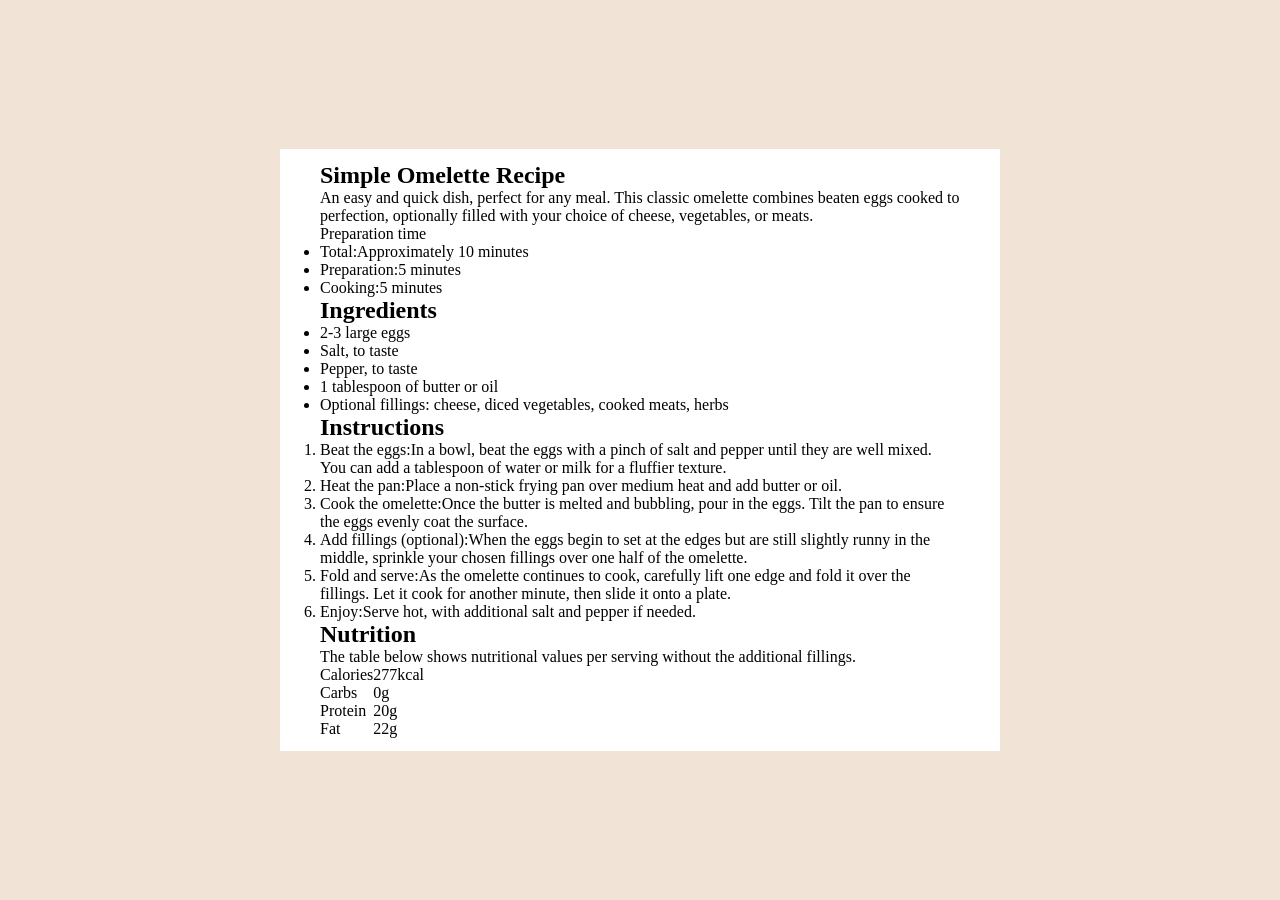
==== src/index.html @ b664b521 "innit commit" ====
<!DOCTYPE html>
<html lang="en">
<head>
  <meta charset="UTF-8">
  <meta name="viewport" content="width=device-width, initial-scale=1.0"> <!-- displays site properly based on user's device -->

  <link rel="icon" type="image/png" sizes="32x32" href="../assets/images/favicon-32x32.png">

  <link
          rel="preload"
          href="../assets/fonts/outfit/static/Outfit-Bold.woff2"
          as="font"
          type="font/woff2"
          crossorigin
  />
  <link
          rel="preload"
          href="../assets/fonts/outfit/static/Outfit-SemiBold.woff2"
          as="font"
          type="font/woff2"
          crossorigin
  />
  <link
          rel="preload"
          href="../assets/fonts/outfit/static/Outfit-Regular.woff2"
          as="font"
          type="font/woff2"
          crossorigin
  />
  <link
          rel="preload"
          href="../assets/fonts/young-serif/YoungSerif-Regular.woff2"
          as="font"
          type="font/woff2"
          crossorigin
  />

  <link rel="stylesheet" href="./styles/reset.css">
  <link rel="stylesheet" href="./styles/style.css">
  <title>Frontend Mentor | Recipe page</title>

</head>
<body>
<main class="container">
  <article class="recipe">
    <img src="" alt="" height="" width="" fetchpriority="high" class="recipe__image">
    <div class="recipe__description">
      <h1 class="recipe__title">Simple Omelette Recipe</h1>
      <p>An easy and quick dish, perfect for any meal. This classic omelette combines beaten eggs cooked
        to perfection, optionally filled with your choice of cheese, vegetables, or meats.</p>
    </div>
    <div class="recipe__time">
      <span>Preparation time</span>
      <ul>
        <li><span>Total:</span>Approximately 10 minutes</li>
        <li><span>Preparation:</span>5 minutes</li>
        <li><span>Cooking:</span>5 minutes</li>
      </ul>
    </div>
    <div class="recipe__ingredients">
      <h2>Ingredients</h2>
      <ul>
        <li>2-3 large eggs</li>
        <li>Salt, to taste</li>
        <li>Pepper, to taste</li>
        <li>1 tablespoon of butter or oil</li>
        <li>Optional fillings: cheese, diced vegetables, cooked meats, herbs</li>
      </ul>
    </div>
    <div class="recipe__instruction">
      <h2>Instructions</h2>
      <ol>
        <li><span>Beat the eggs:</span>In a bowl, beat the eggs with a pinch of salt and pepper until they are well mixed.
          You can add a tablespoon of water or milk for a fluffier texture.</li>
        <li><span>Heat the pan:</span>Place a non-stick frying pan over medium heat and add butter or oil.</li>
        <li><span>Cook the omelette:</span>Once the butter is melted and bubbling, pour in the eggs. Tilt the pan to ensure
          the eggs evenly coat the surface.</li>
        <li><span>Add fillings (optional):</span>When the eggs begin to set at the edges but are still slightly runny in the
          middle, sprinkle your chosen fillings over one half of the omelette.</li>
        <li><span>Fold and serve:</span>As the omelette continues to cook, carefully lift one edge and fold it over the
          fillings. Let it cook for another minute, then slide it onto a plate.</li>
        <li><span>Enjoy:</span>Serve hot, with additional salt and pepper if needed.</li>
      </ol>
    </div>
    <div class="recipe__nutrition">
      <h2>Nutrition</h2>
      <p>  The table below shows nutritional values per serving without the additional fillings.</p>
      <table class="recipe__table">
        <tr>
          <td>Calories</td>
          <td>277kcal</td>
        </tr>
        <tr>
          <td>Carbs</td>
          <td>0g</td>
        </tr>
        <tr>
          <td>Protein</td>
          <td>20g</td>
        </tr>
        <tr>
          <td>Fat</td>
          <td>22g</td>
        </tr>
      </table>
    </div>
  </article>
</main>
</body>
</html>
---- src/styles/style.css ----
@font-face {
    font-display: swap;
    font-family: 'Outfit';
    font-style: normal;
    font-weight: 700;
    src: url("../../assets/fonts/outfit/static/Outfit-Bold.woff2") format('woff2');
}

@font-face {
    font-display: swap;
    font-family: 'Outfit';
    font-style: normal;
    font-weight: 600;
    src: url("../../assets/fonts/outfit/static/Outfit-SemiBold.woff2") format('woff2');
}

@font-face {
    font-display: swap;
    font-family: 'Outfit';
    font-style: normal;
    font-weight: 400;
    src: url("../../assets/fonts/outfit/static/Outfit-Regular.woff2") format('woff2');
}

@font-face {
    font-display: swap;
    font-family: 'Young Serif';
    font-style: normal;
    font-weight: 400;
    src: url("../../assets/fonts/young-serif/YoungSerif-Regular.woff2") format('woff2');
}

:root {
    --font-paragraphs: 'Outfit', sans-serif;
    --font-headings: 'Young Serif', serif;

    --White: hsl(0, 0%, 100%);
    --Stone-100: hsl(30, 54%, 90%);
    --Stone-150: hsl(30, 18%, 87%);
    --Stone-600: hsl(30, 10%, 34%);
    --Stone-900: hsl(24, 5%, 18%);
    --Brown-800: hsl(14, 45%, 36%);
    --Rose-800: hsl(332, 51%, 32%);
    --Rose-50: hsl(330, 100%, 98%);
    --Main-BG: #f1e3d6

}

.container {
    height: 100%;
    background-color: var(--Main-BG);
    display: flex;
    justify-content: center;
    align-items: center;
}

.recipe {
    background-color: var(--White);
    height: auto;
    width: clamp(16rem, 80vh,  46rem);
    display: flex;
    flex-direction: column;
    justify-content: space-between;
    padding: min(0.8rem) max(2.5rem);
}
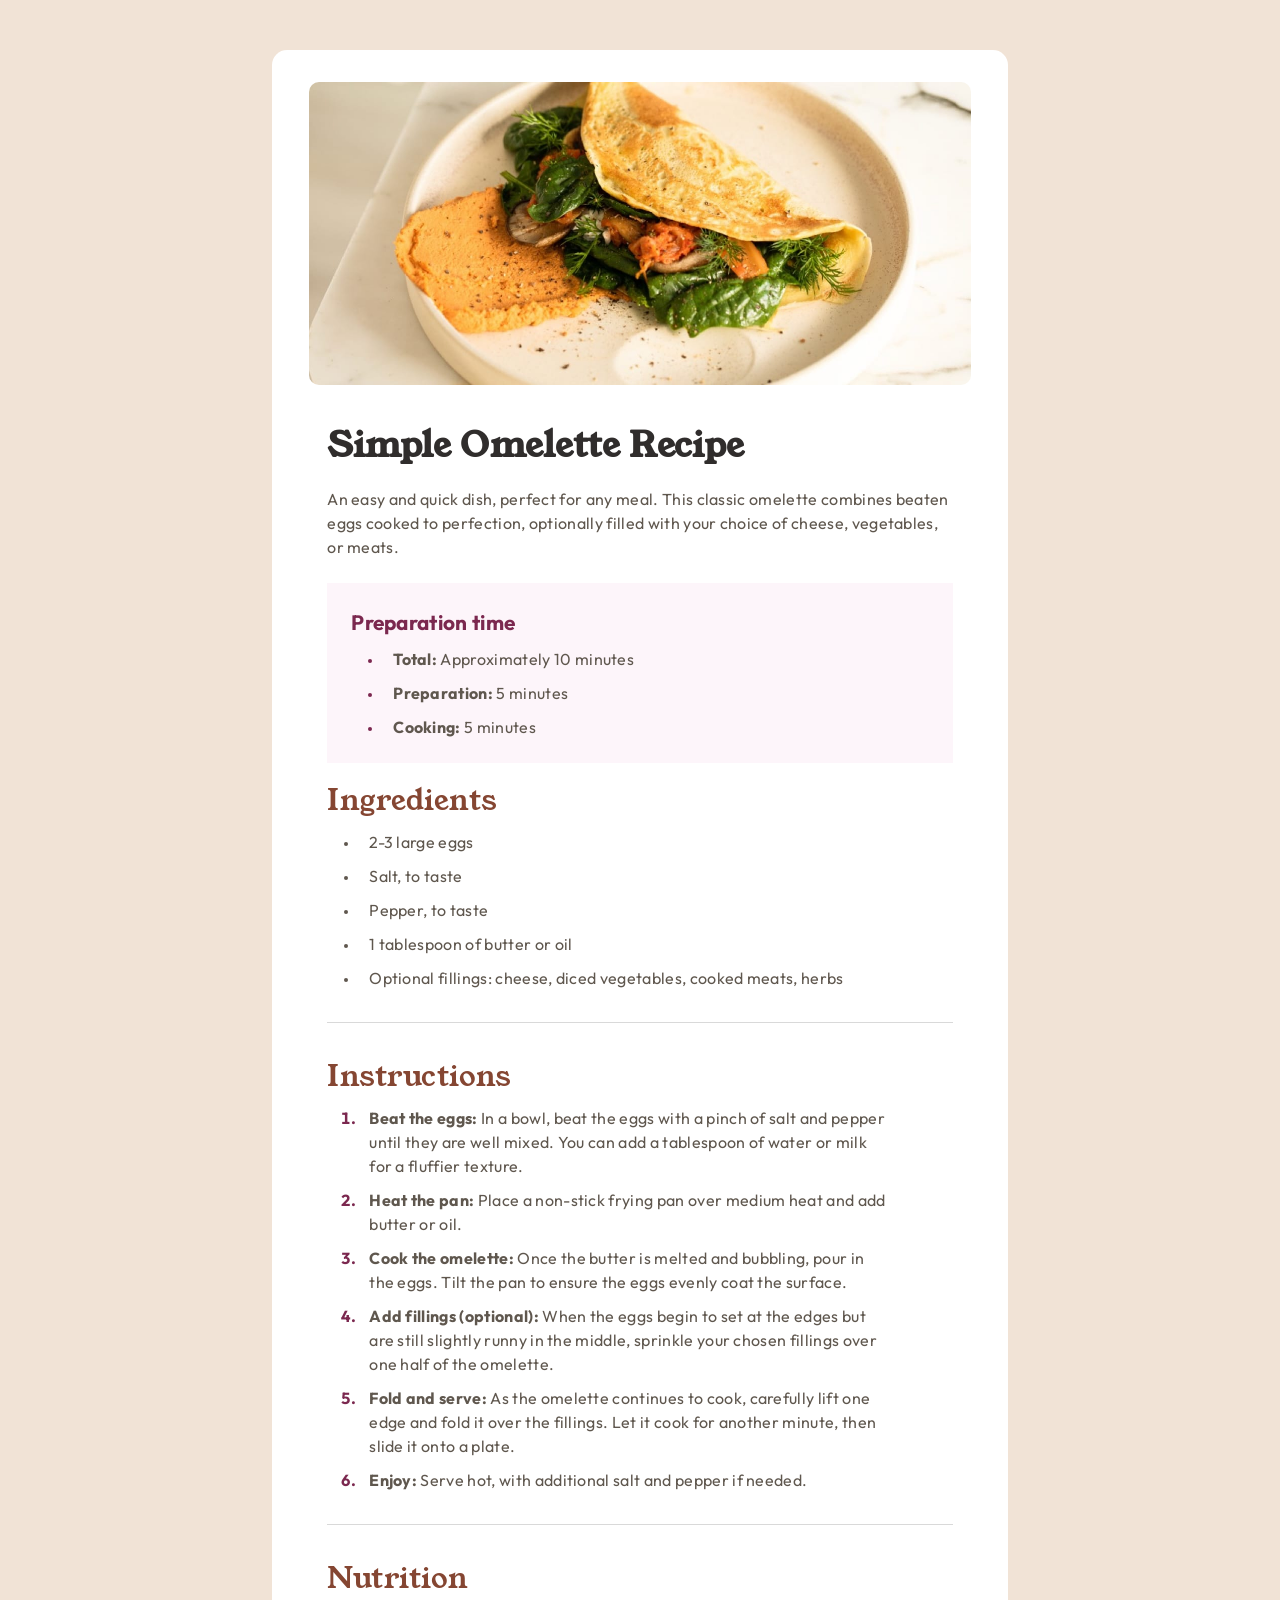
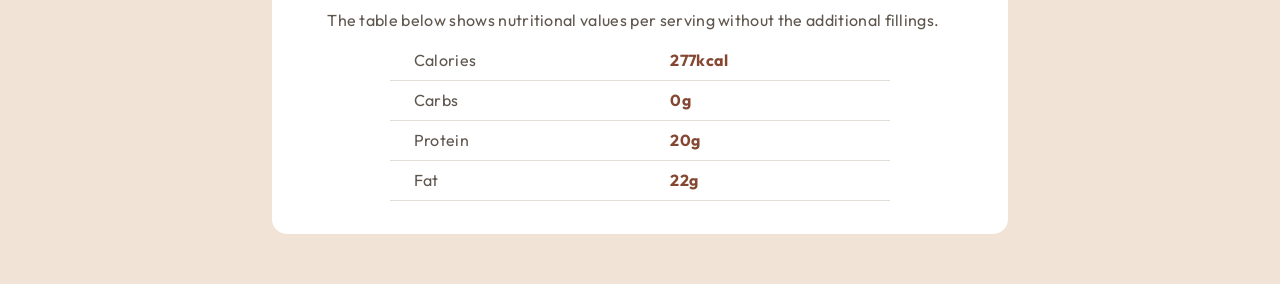
==== commit df1d05e5: "mobile & desktop versions" ====
--- a/src/index.html
+++ b/src/index.html
@@ -37,72 +37,86 @@
 
   <link rel="stylesheet" href="./styles/reset.css">
   <link rel="stylesheet" href="./styles/style.css">
+  <link rel="stylesheet" href="./styles/desktop-style.css">
   <title>Frontend Mentor | Recipe page</title>
 
 </head>
 <body>
 <main class="container">
   <article class="recipe">
-    <img src="" alt="" height="" width="" fetchpriority="high" class="recipe__image">
-    <div class="recipe__description">
-      <h1 class="recipe__title">Simple Omelette Recipe</h1>
-      <p>An easy and quick dish, perfect for any meal. This classic omelette combines beaten eggs cooked
-        to perfection, optionally filled with your choice of cheese, vegetables, or meats.</p>
-    </div>
-    <div class="recipe__time">
-      <span>Preparation time</span>
-      <ul>
-        <li><span>Total:</span>Approximately 10 minutes</li>
-        <li><span>Preparation:</span>5 minutes</li>
-        <li><span>Cooking:</span>5 minutes</li>
-      </ul>
-    </div>
-    <div class="recipe__ingredients">
-      <h2>Ingredients</h2>
-      <ul>
-        <li>2-3 large eggs</li>
-        <li>Salt, to taste</li>
-        <li>Pepper, to taste</li>
-        <li>1 tablespoon of butter or oil</li>
-        <li>Optional fillings: cheese, diced vegetables, cooked meats, herbs</li>
-      </ul>
-    </div>
-    <div class="recipe__instruction">
-      <h2>Instructions</h2>
-      <ol>
-        <li><span>Beat the eggs:</span>In a bowl, beat the eggs with a pinch of salt and pepper until they are well mixed.
-          You can add a tablespoon of water or milk for a fluffier texture.</li>
-        <li><span>Heat the pan:</span>Place a non-stick frying pan over medium heat and add butter or oil.</li>
-        <li><span>Cook the omelette:</span>Once the butter is melted and bubbling, pour in the eggs. Tilt the pan to ensure
-          the eggs evenly coat the surface.</li>
-        <li><span>Add fillings (optional):</span>When the eggs begin to set at the edges but are still slightly runny in the
-          middle, sprinkle your chosen fillings over one half of the omelette.</li>
-        <li><span>Fold and serve:</span>As the omelette continues to cook, carefully lift one edge and fold it over the
-          fillings. Let it cook for another minute, then slide it onto a plate.</li>
-        <li><span>Enjoy:</span>Serve hot, with additional salt and pepper if needed.</li>
-      </ol>
-    </div>
-    <div class="recipe__nutrition">
-      <h2>Nutrition</h2>
-      <p>  The table below shows nutritional values per serving without the additional fillings.</p>
-      <table class="recipe__table">
-        <tr>
-          <td>Calories</td>
-          <td>277kcal</td>
-        </tr>
-        <tr>
-          <td>Carbs</td>
-          <td>0g</td>
-        </tr>
-        <tr>
-          <td>Protein</td>
-          <td>20g</td>
-        </tr>
-        <tr>
-          <td>Fat</td>
-          <td>22g</td>
-        </tr>
-      </table>
+    <div class="recipe__image"><img src="../assets/images/image-omelette.jpeg" alt="Omelette" height="600" width="1312" fetchpriority="high"
+            ></div>
+    <div class="text__container">
+      <div class="recipe__description">
+        <h1 class="recipe__title">Simple Omelette Recipe</h1>
+        <p>An easy and quick dish, perfect for any meal. This classic omelette combines beaten eggs cooked
+          to perfection, optionally filled with your choice of cheese, vegetables, or meats.</p>
+      </div>
+      <div class="recipe__time">
+        <p>Preparation time</p>
+        <ul>
+          <li><span>Total:</span> Approximately 10 minutes</li>
+          <li><span>Preparation:</span> 5 minutes</li>
+          <li><span>Cooking:</span> 5 minutes</li>
+        </ul>
+      </div>
+      <div class="recipe__ingredients">
+        <h2>Ingredients</h2>
+        <ul>
+          <li>2-3 large eggs</li>
+          <li>Salt, to taste</li>
+          <li>Pepper, to taste</li>
+          <li>1 tablespoon of butter or oil</li>
+          <li>Optional fillings: cheese, diced vegetables, cooked meats, herbs</li>
+        </ul>
+      </div>
+      <hr>
+      <div class="recipe__instruction">
+        <h2>Instructions</h2>
+        <ol>
+          <li><span>Beat the eggs:</span> In a bowl, beat the eggs with a pinch of salt and pepper until they are well
+            mixed.
+            You can add a tablespoon of water or milk for a fluffier texture.
+          </li>
+          <li><span>Heat the pan:</span> Place a non-stick frying pan over medium heat and add butter or oil.</li>
+          <li><span>Cook the omelette:</span> Once the butter is melted and bubbling, pour in the eggs. Tilt the pan to
+            ensure
+            the eggs evenly coat the surface.
+          </li>
+          <li><span>Add fillings (optional):</span> When the eggs begin to set at the edges but are still slightly runny
+            in the
+            middle, sprinkle your chosen fillings over one half of the omelette.
+          </li>
+          <li><span>Fold and serve:</span> As the omelette continues to cook, carefully lift one edge and fold it over
+            the
+            fillings. Let it cook for another minute, then slide it onto a plate.
+          </li>
+          <li><span>Enjoy:</span> Serve hot, with additional salt and pepper if needed.</li>
+        </ol>
+      </div>
+      <hr>
+      <div class="recipe__nutrition">
+        <h2>Nutrition</h2>
+        <p> The table below shows nutritional values per serving without the additional fillings.</p>
+        <table class="recipe__table">
+          <tr>
+            <td>Calories</td>
+            <td class="right-col">277kcal</td>
+          </tr>
+          <tr>
+            <td>Carbs</td>
+            <td class="right-col">0g</td>
+          </tr>
+          <tr>
+            <td>Protein</td>
+            <td class="right-col">20g</td>
+          </tr>
+          <tr>
+            <td>Fat</td>
+            <td class="right-col">22g</td>
+          </tr>
+        </table>
+      </div>
     </div>
   </article>
 </main>
--- a/src/styles/style.css
+++ b/src/styles/style.css
@@ -35,7 +35,7 @@
     --font-headings: 'Young Serif', serif;
 
     --White: hsl(0, 0%, 100%);
-    --Stone-100: hsl(30, 54%, 90%);
+    --Stone-100: hsl(323 67% 98%);
     --Stone-150: hsl(30, 18%, 87%);
     --Stone-600: hsl(30, 10%, 34%);
     --Stone-900: hsl(24, 5%, 18%);
@@ -47,19 +47,145 @@
 }
 
 .container {
-    height: 100%;
+    height: fit-content;
     background-color: var(--Main-BG);
     display: flex;
     justify-content: center;
     align-items: center;
+    font-family: var(--font-paragraphs), sans-serif;
+    font-size: 1rem;
+    font-weight: 400;
+    color: var(--Stone-600);
+    line-height: 1.5;
+}
+
+h1, h2 {
+    font-family: var(--font-headings), sans-serif;
+}
+
+h1 {
+    font-size: 2.2rem;
+    font-weight: 600;
+    color: var(--Stone-900);
+    margin-bottom: 1rem;
+}
+h2 {
+    font-size: 1.8rem;
+    font-weight: 400;
+    color: var(--Brown-800);
+    letter-spacing: 0.03rem;
 }
 
 .recipe {
     background-color: var(--White);
     height: auto;
-    width: clamp(16rem, 80vh,  46rem);
+    width: 100%;
+    max-width: 736px;
     display: flex;
     flex-direction: column;
-    justify-content: space-between;
-    padding: min(0.8rem) max(2.5rem);
-}+}
+
+.text__container {
+    display: flex;
+    flex-direction: column;
+    width: 85%;
+    margin: 0 auto;
+    letter-spacing: 0.02rem;
+    padding: 2rem 0;
+}
+
+.recipe__time {
+    margin-top: 1.5rem;
+    background: #fdf5fa;
+    padding: 1.5rem;
+}
+
+ul, ol {
+    width: 90%;
+    padding-left: 2rem;
+    list-style-type: disc;
+    display: flex;
+    flex-direction: column;
+    gap: 10px;
+    margin-top: 0.5rem;
+}
+
+.recipe__time li::marker {
+    color: var(--Rose-800);
+    font-size: 0.8rem;
+}
+
+.recipe__time span {
+    font-weight: bold;
+}
+
+li {
+    line-height: 1.5rem;
+    padding-left: 10px;
+}
+
+.recipe__time p {
+    color: var(--Rose-800);
+    font-weight: bold;
+    font-size: 1.3rem
+}
+
+.recipe__ingredients {
+    margin-top: 1rem;
+}
+
+
+.recipe__ingredients li::marker {
+    font-size: 0.8rem;
+}
+
+hr {
+    margin-top: 2rem;
+    border: none;
+    height: 1px;
+    background: rgb(211 211 211 / 0.85);
+}
+
+.recipe__instruction {
+    margin-top: 2rem;
+}
+
+.recipe__instruction ol {
+    list-style: arabic;
+}
+
+.recipe__instruction li::marker {
+    color: var(--Rose-800);
+    font-weight: bold;
+}
+
+.recipe__instruction  span {
+    font-weight: bold;
+}
+
+
+.recipe__nutrition {
+    margin-top: 2rem;
+    display: flex;
+    flex-direction: column;
+    gap: 0.5rem
+}
+
+.recipe__table {
+    width: 80%;
+    margin: 0 auto;
+}
+
+.recipe__table tr {
+    height: 2.5rem;
+   border-bottom: 1px solid var(--Stone-150);
+}
+
+.recipe__table td {
+    padding-left: 1.5rem;
+}
+
+.right-col {
+    color: var(--Brown-800);
+    font-weight: bold;
+}
--- a/src/styles/desktop-style.css
+++ b/src/styles/desktop-style.css
@@ -0,0 +1,27 @@
+@media screen and (min-width: 481px) {
+    .container {
+        padding: 50px;
+    }
+
+    .recipe {
+        width: 85%;
+        border-radius: 15px;
+        padding-bottom: 2rem;
+    }
+
+    .recipe__image {
+        border-radius: 10px;
+        overflow: hidden;
+        width: 90%;
+        margin: 2rem  auto;
+    }
+
+    img {
+        display: block;
+        width: 100%;
+    }
+
+    .text__container {
+        padding: 0.1rem 0;
+    }
+}
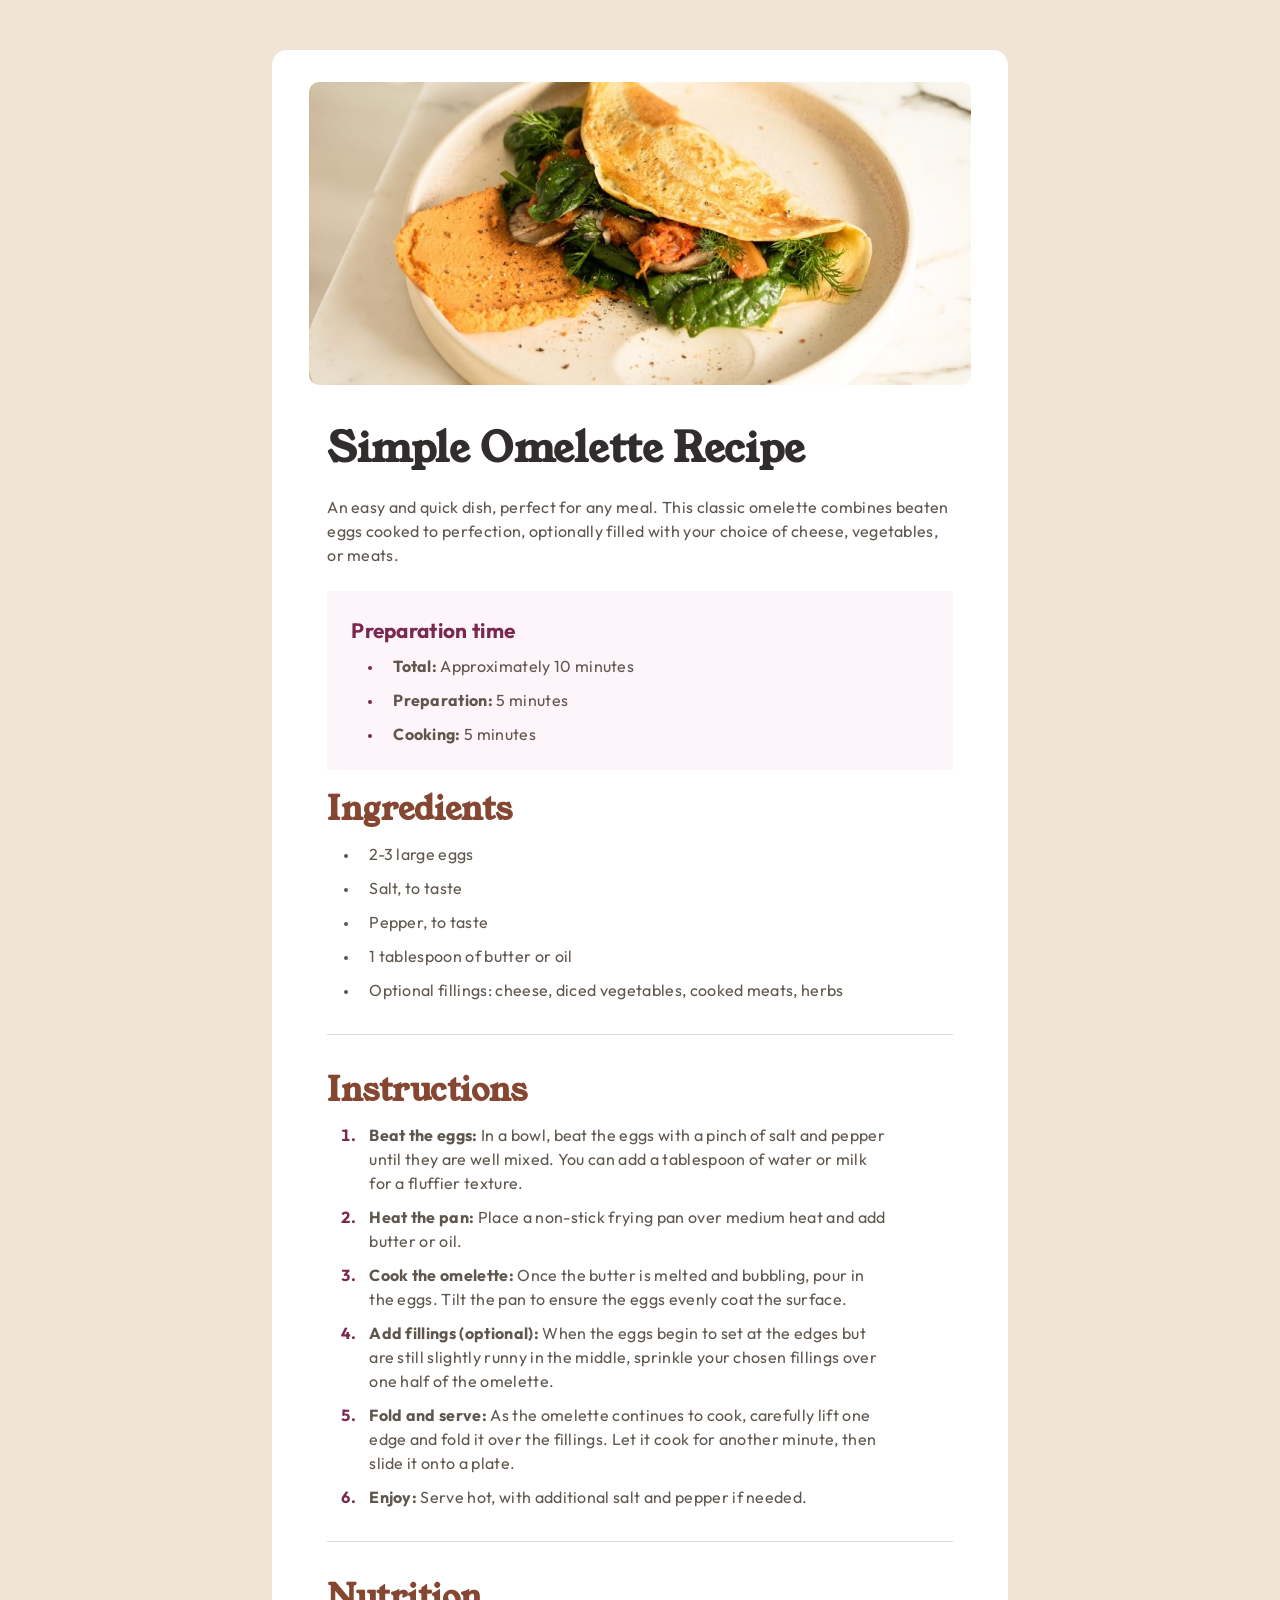
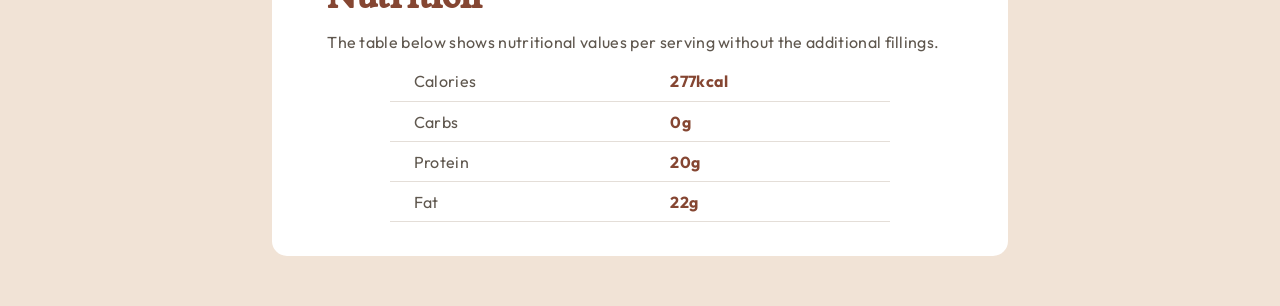
==== commit 39fdca30: "mobile & desktop versions" ====
--- a/src/index.html
+++ b/src/index.html
@@ -35,9 +35,9 @@
           crossorigin
   />
 
-  <link rel="stylesheet" href="./styles/reset.css">
-  <link rel="stylesheet" href="./styles/style.css">
-  <link rel="stylesheet" href="./styles/desktop-style.css">
+  <link rel="stylesheet" href="/src/styles/reset.css">
+  <link rel="stylesheet" href="/src/styles/style.css">
+  <link rel="stylesheet" href="/src/styles/desktop-style.css">
   <title>Frontend Mentor | Recipe page</title>
 
 </head>
--- a/src/styles/style.css
+++ b/src/styles/style.css
@@ -64,14 +64,14 @@
 }
 
 h1 {
-    font-size: 2.2rem;
-    font-weight: 600;
+    font-size: 2.5rem;
+    font-weight: 700;
     color: var(--Stone-900);
     margin-bottom: 1rem;
 }
 h2 {
-    font-size: 1.8rem;
-    font-weight: 400;
+    font-size: 2rem;
+    font-weight: 600;
     color: var(--Brown-800);
     letter-spacing: 0.03rem;
 }
